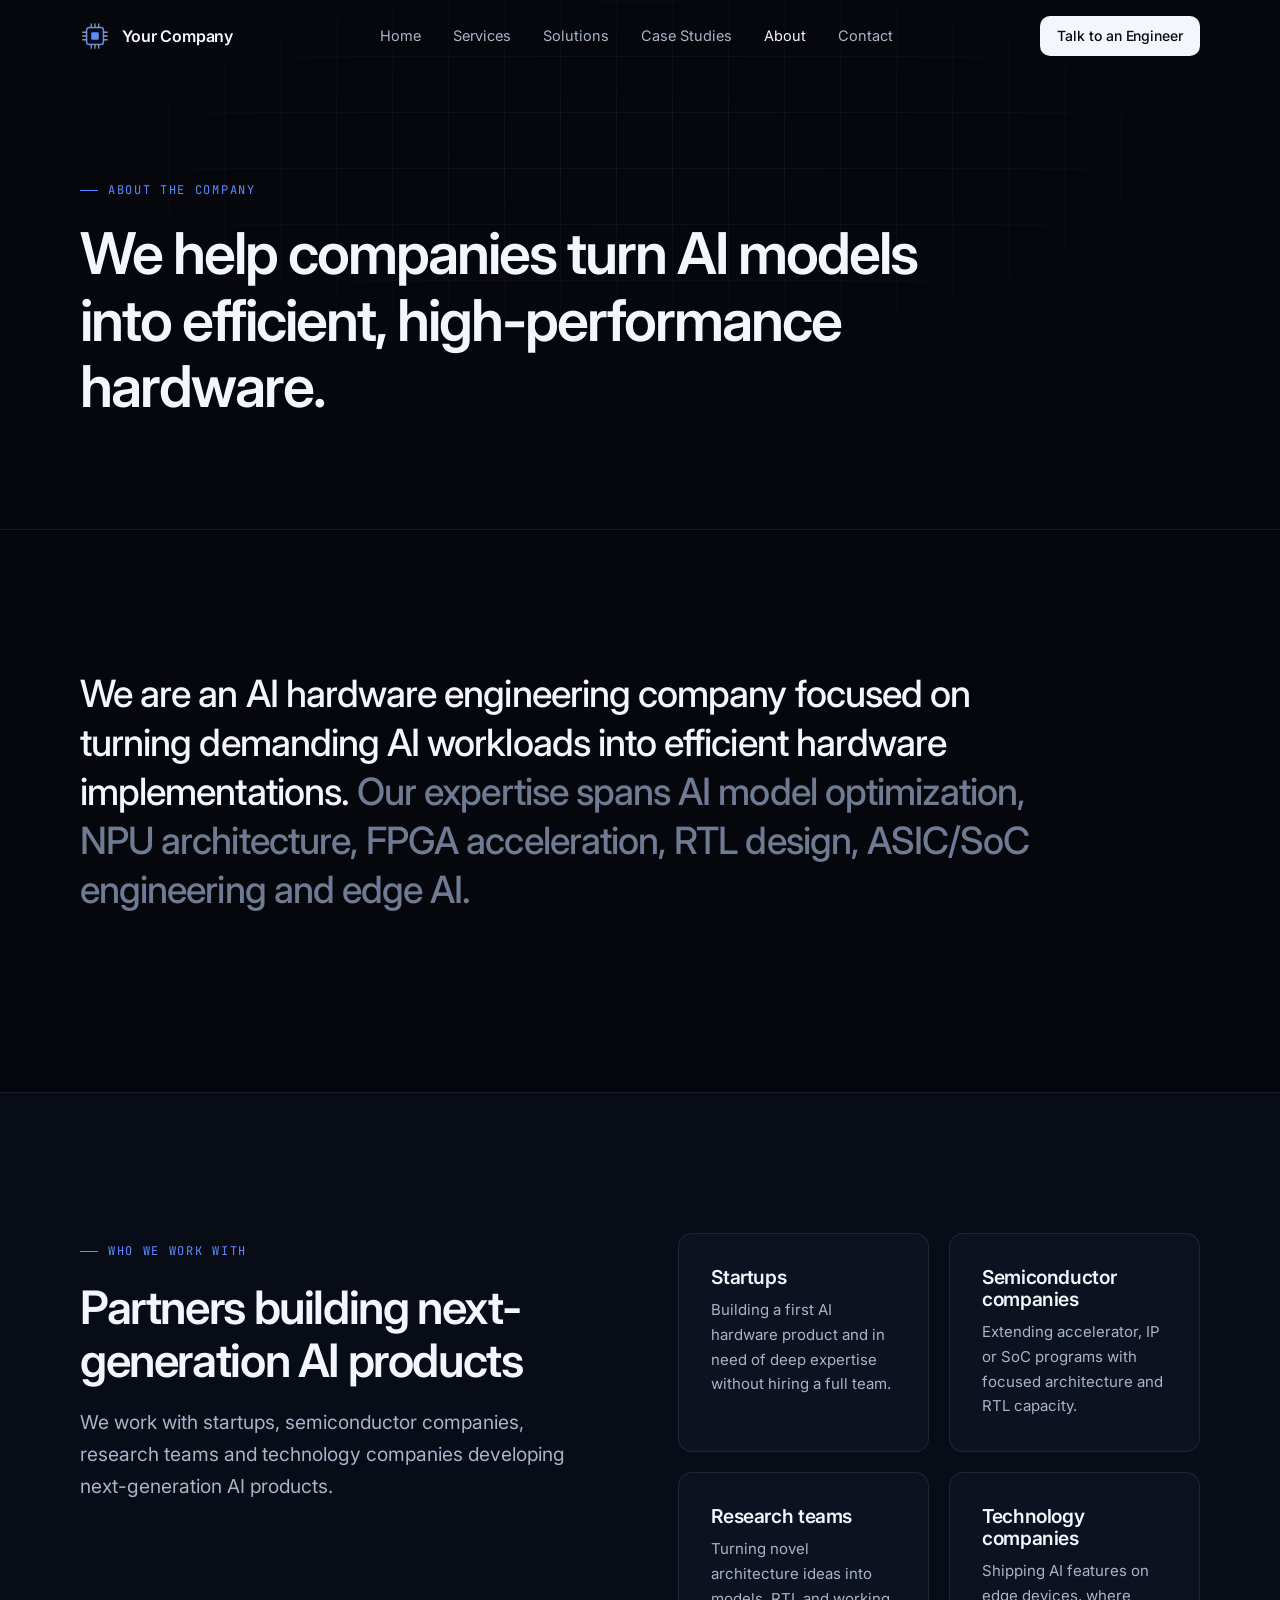
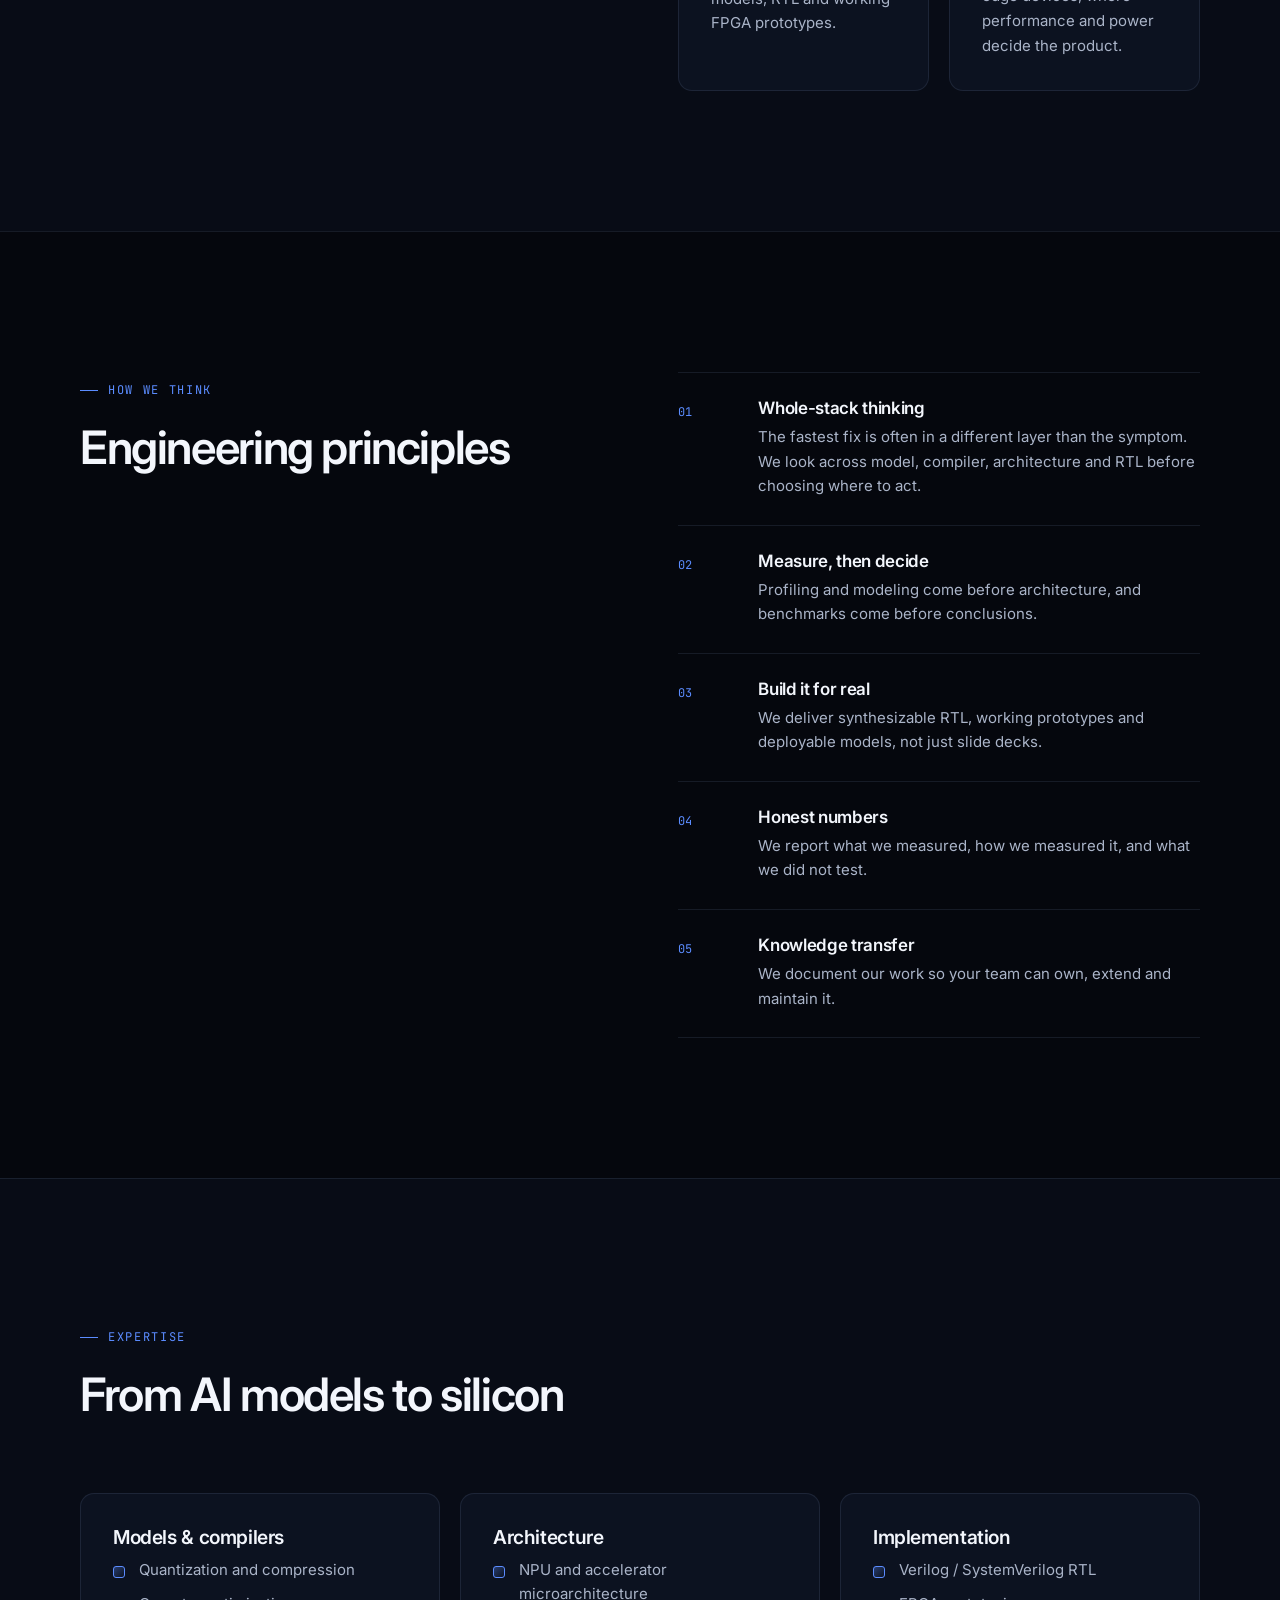
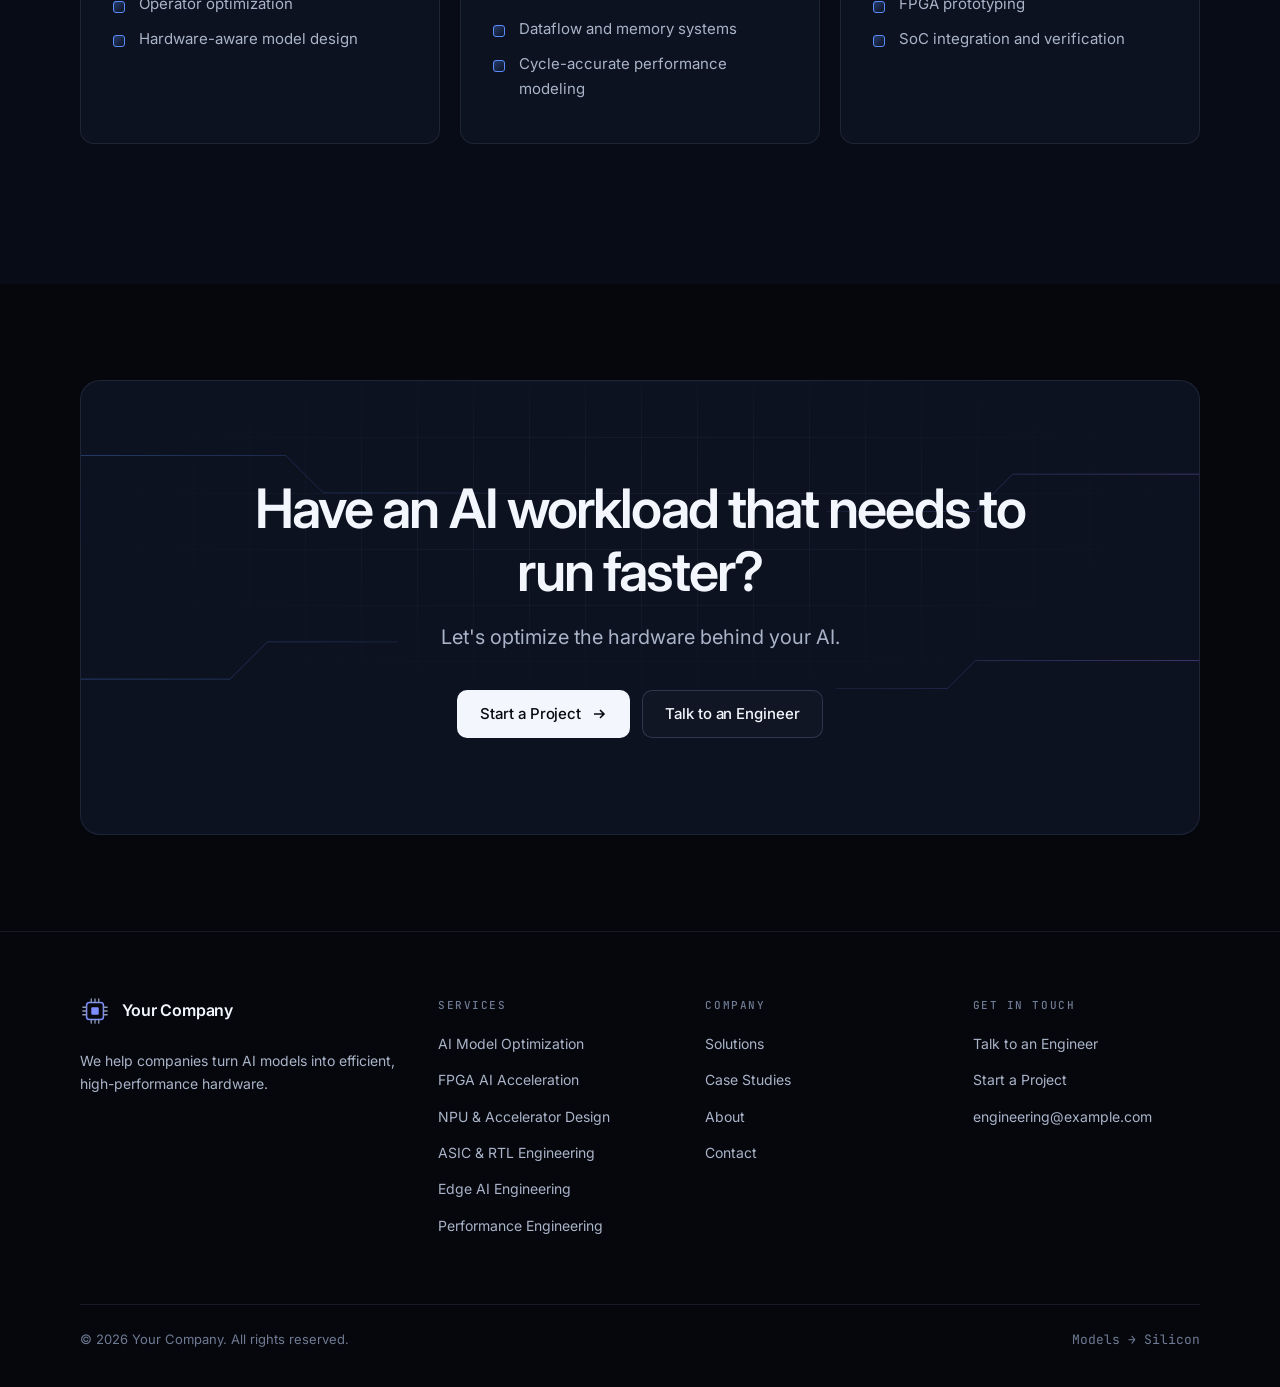
==== about.html @ b356b92c "Add AI hardware engineering company website Static six-page site (Home, Services, Solutions, Case St" ====
<!DOCTYPE html>
<html lang="en" class="no-js">
<head>
  <meta charset="utf-8">
  <meta name="viewport" content="width=device-width, initial-scale=1">
  <title>About | Your Company</title>
  <meta name="description" content="An AI hardware engineering company focused on turning demanding AI workloads into efficient hardware implementations.">
  <meta name="theme-color" content="#05070d">
  <link rel="icon" href="assets/img/favicon.svg" type="image/svg+xml">
  <link rel="preconnect" href="https://fonts.googleapis.com">
  <link rel="preconnect" href="https://fonts.gstatic.com" crossorigin>
  <link href="https://fonts.googleapis.com/css2?family=Inter:wght@400;500;600;700&family=JetBrains+Mono:wght@400;500&display=swap" rel="stylesheet">
  <link rel="stylesheet" href="assets/css/style.css">
</head>
<body>
<a class="skip-link" href="#main">Skip to content</a>

<header class="site-header">
  <div class="container nav">
    <a href="index.html" class="brand" aria-label="Your Company home">
      <svg class="brand-mark" viewBox="0 0 32 32" fill="none" aria-hidden="true">
        <rect x="7" y="7" width="18" height="18" rx="3" stroke="url(#bm)" stroke-width="1.6"/>
        <rect x="12" y="12" width="8" height="8" rx="1.2" fill="url(#bm)"/>
        <path d="M12 3v4M16 3v4M20 3v4M12 25v4M16 25v4M20 25v4M3 12h4M3 16h4M3 20h4M25 12h4M25 16h4M25 20h4" stroke="#8b97b3" stroke-width="1.4" stroke-linecap="round"/>
        <defs><linearGradient id="bm" x1="7" y1="7" x2="25" y2="25"><stop stop-color="#5b8cff"/><stop offset="1" stop-color="#9b7bff"/></linearGradient></defs>
      </svg>
      <span>Your Company</span>
    </a>
    <nav class="nav-links" aria-label="Primary">
      <a href="index.html">Home</a>
      <a href="services.html">Services</a>
      <a href="solutions.html">Solutions</a>
      <a href="case-studies.html">Case Studies</a>
      <a href="about.html" aria-current="page">About</a>
      <a href="contact.html">Contact</a>
      <a href="contact.html" class="btn btn-primary">Talk to an Engineer</a>
    </nav>
    <a href="contact.html" class="btn btn-primary nav-cta">Talk to an Engineer</a>
    <button class="nav-toggle" type="button" aria-label="Open menu" aria-expanded="false"><span></span></button>
  </div>
</header>

<main id="main">

  <section class="page-hero">
    <div class="grid-bg" aria-hidden="true"></div>
    <div class="container">
      <span class="eyebrow">About the company</span>
      <h1>We help companies turn AI models into efficient, high-performance hardware.</h1>
    </div>
  </section>

  <section class="section">
    <div class="container">
      <p class="statement reveal">We are an AI hardware engineering company focused on turning demanding AI workloads into efficient hardware implementations. <span class="dim">Our expertise spans AI model optimization, NPU architecture, FPGA acceleration, RTL design, ASIC/SoC engineering and edge AI.</span></p>
    </div>
  </section>

  <section class="section bg-alt">
    <div class="container">
      <div class="split top">
        <div class="reveal">
          <span class="eyebrow">Who we work with</span>
          <h2 class="h2">Partners building next-generation AI products</h2>
          <p class="lead" style="margin-top:20px">We work with startups, semiconductor companies, research teams and technology companies developing next-generation AI products.</p>
        </div>
        <div class="grid grid-2 reveal">
          <div class="card"><h3 class="h3">Startups</h3><p style="margin:0">Building a first AI hardware product and in need of deep expertise without hiring a full team.</p></div>
          <div class="card"><h3 class="h3">Semiconductor companies</h3><p style="margin:0">Extending accelerator, IP or SoC programs with focused architecture and RTL capacity.</p></div>
          <div class="card"><h3 class="h3">Research teams</h3><p style="margin:0">Turning novel architecture ideas into models, RTL and working FPGA prototypes.</p></div>
          <div class="card"><h3 class="h3">Technology companies</h3><p style="margin:0">Shipping AI features on edge devices, where performance and power decide the product.</p></div>
        </div>
      </div>
    </div>
  </section>

  <section class="section">
    <div class="container">
      <div class="split top">
        <div class="reveal">
          <span class="eyebrow">How we think</span>
          <h2 class="h2">Engineering principles</h2>
        </div>
        <div class="principles reveal">
          <div class="principle"><span class="mono">01</span><div><h4>Whole-stack thinking</h4><p>The fastest fix is often in a different layer than the symptom. We look across model, compiler, architecture and RTL before choosing where to act.</p></div></div>
          <div class="principle"><span class="mono">02</span><div><h4>Measure, then decide</h4><p>Profiling and modeling come before architecture, and benchmarks come before conclusions.</p></div></div>
          <div class="principle"><span class="mono">03</span><div><h4>Build it for real</h4><p>We deliver synthesizable RTL, working prototypes and deployable models, not just slide decks.</p></div></div>
          <div class="principle"><span class="mono">04</span><div><h4>Honest numbers</h4><p>We report what we measured, how we measured it, and what we did not test.</p></div></div>
          <div class="principle"><span class="mono">05</span><div><h4>Knowledge transfer</h4><p>We document our work so your team can own, extend and maintain it.</p></div></div>
        </div>
      </div>
    </div>
  </section>

  <section class="section bg-alt">
    <div class="container">
      <div class="section-head reveal">
        <span class="eyebrow">Expertise</span>
        <h2 class="h2">From AI models to silicon</h2>
      </div>
      <div class="grid grid-3">
        <div class="card reveal"><h3>Models &amp; compilers</h3><ul class="check-list"><li>Quantization and compression</li><li>Operator optimization</li><li>Hardware-aware model design</li></ul></div>
        <div class="card reveal"><h3>Architecture</h3><ul class="check-list"><li>NPU and accelerator microarchitecture</li><li>Dataflow and memory systems</li><li>Cycle-accurate performance modeling</li></ul></div>
        <div class="card reveal"><h3>Implementation</h3><ul class="check-list"><li>Verilog / SystemVerilog RTL</li><li>FPGA prototyping</li><li>SoC integration and verification</li></ul></div>
      </div>
    </div>
  </section>

  <!-- ================= CTA ================= -->
  <section class="section-tight">
    <div class="container">
      <div class="cta reveal">
        <div class="grid-bg" aria-hidden="true"></div>
        <svg class="cta-trace" viewBox="0 0 1200 400" preserveAspectRatio="none" aria-hidden="true">
          <path d="M0 80h220l40 40h180M0 320h160l40-40h140M1200 100h-200l-40 40h-160M1200 300h-240l-30 30h-120" stroke="url(#ctaGrad)" stroke-width="1" fill="none"/>
          <defs><linearGradient id="ctaGrad" x1="0" x2="1"><stop stop-color="#5b8cff" stop-opacity=".7"/><stop offset=".5" stop-color="#5b8cff" stop-opacity="0"/><stop offset="1" stop-color="#9b7bff" stop-opacity=".7"/></linearGradient></defs>
        </svg>
        <h2>Have an AI workload that needs to run faster?</h2>
        <p>Let's optimize the hardware behind your AI.</p>
        <div class="btn-row">
          <a href="contact.html" class="btn btn-primary">Start a Project
            <svg viewBox="0 0 16 16" fill="none" stroke="currentColor" stroke-width="1.6" aria-hidden="true"><path d="M3 8h10M9 4l4 4-4 4"/></svg></a>
          <a href="contact.html" class="btn btn-ghost">Talk to an Engineer</a>
        </div>
      </div>
    </div>
  </section>

</main>

<footer class="site-footer">
  <div class="container">
    <div class="footer-grid">
      <div>
        <a href="index.html" class="brand" aria-label="Your Company home">
          <svg class="brand-mark" viewBox="0 0 32 32" fill="none" aria-hidden="true">
            <rect x="7" y="7" width="18" height="18" rx="3" stroke="#7d8cff" stroke-width="1.6"/>
            <rect x="12" y="12" width="8" height="8" rx="1.2" fill="#7d8cff"/>
            <path d="M12 3v4M16 3v4M20 3v4M12 25v4M16 25v4M20 25v4M3 12h4M3 16h4M3 20h4M25 12h4M25 16h4M25 20h4" stroke="#8b97b3" stroke-width="1.4" stroke-linecap="round"/>
          </svg>
          <span>Your Company</span>
        </a>
        <p>We help companies turn AI models into efficient, high-performance hardware.</p>
      </div>
      <div>
        <h5>Services</h5>
        <ul>
          <li><a href="services.html#model-optimization">AI Model Optimization</a></li>
          <li><a href="services.html#fpga">FPGA AI Acceleration</a></li>
          <li><a href="services.html#npu">NPU &amp; Accelerator Design</a></li>
          <li><a href="services.html#asic-rtl">ASIC &amp; RTL Engineering</a></li>
          <li><a href="services.html#edge-ai">Edge AI Engineering</a></li>
          <li><a href="services.html#performance">Performance Engineering</a></li>
        </ul>
      </div>
      <div>
        <h5>Company</h5>
        <ul>
          <li><a href="solutions.html">Solutions</a></li>
          <li><a href="case-studies.html">Case Studies</a></li>
          <li><a href="about.html">About</a></li>
          <li><a href="contact.html">Contact</a></li>
        </ul>
      </div>
      <div>
        <h5>Get in touch</h5>
        <ul>
          <li><a href="contact.html">Talk to an Engineer</a></li>
          <li><a href="contact.html">Start a Project</a></li>
          <li><a href="mailto:engineering@example.com">engineering@example.com</a></li>
        </ul>
      </div>
    </div>
    <div class="footer-bottom">
      <span>&copy; <span data-year>2026</span> Your Company. All rights reserved.</span>
      <span class="mono">Models → Silicon</span>
    </div>
  </div>
</footer>

<script src="assets/js/main.js"></script>
</body>
</html>
---- assets/css/style.css ----
/* ==========================================================================
   AI Hardware Engineering — site stylesheet
   ========================================================================== */

:root {
  --bg: #05070d;
  --bg-2: #080c16;
  --surface: #0c1220;
  --surface-2: #111a2c;
  --line: rgba(148, 170, 220, 0.12);
  --line-strong: rgba(148, 170, 220, 0.22);
  --text: #f3f6fc;
  --text-2: #aab4c8;
  --text-3: #6f7b93;
  --blue: #5b8cff;
  --violet: #9b7bff;
  --cyan: #5fd4ff;
  --accent-grad: linear-gradient(90deg, var(--blue), var(--violet));
  --radius: 14px;
  --radius-sm: 8px;
  --max: 1200px;
  --gutter: clamp(16px, 4vw, 40px);
  --font: "Inter", system-ui, -apple-system, "Segoe UI", Roboto, sans-serif;
  --mono: "JetBrains Mono", ui-monospace, "SFMono-Regular", Consolas, monospace;
  --ease: cubic-bezier(.2, .7, .2, 1);
}

*, *::before, *::after { box-sizing: border-box; }

html { scroll-behavior: smooth; -webkit-text-size-adjust: 100%; }

body {
  margin: 0;
  background: var(--bg);
  color: var(--text);
  font-family: var(--font);
  font-size: 16px;
  line-height: 1.65;
  -webkit-font-smoothing: antialiased;
  overflow-x: hidden;
}

img, svg { display: block; max-width: 100%; }
a { color: inherit; text-decoration: none; }
p { margin: 0 0 1em; color: var(--text-2); }
h1, h2, h3, h4 { margin: 0; font-weight: 600; letter-spacing: -0.02em; line-height: 1.15; color: var(--text); }
ul, ol { margin: 0; padding: 0; list-style: none; }

:focus-visible { outline: 2px solid var(--blue); outline-offset: 3px; border-radius: 4px; }

.skip-link {
  position: absolute; left: 16px; top: -60px; z-index: 200;
  background: var(--blue); color: #fff; padding: 10px 16px; border-radius: 8px;
}
.skip-link:focus { top: 16px; }

.container { width: 100%; max-width: var(--max); margin: 0 auto; padding: 0 var(--gutter); }

/* ---------- Typography helpers ---------- */
.eyebrow {
  display: inline-flex; align-items: center; gap: 10px;
  font-family: var(--mono); font-size: 12px; letter-spacing: .14em; text-transform: uppercase;
  color: var(--blue);
  margin-bottom: 20px;
}
.eyebrow::before { content: ""; width: 18px; height: 1px; background: currentColor; }

.display { font-size: clamp(2.4rem, 5.4vw, 4.4rem); font-weight: 600; letter-spacing: -0.035em; line-height: 1.04; }
.h2 { font-size: clamp(1.9rem, 3.6vw, 2.9rem); letter-spacing: -0.03em; }
.h3 { font-size: 1.25rem; }
.lead { font-size: clamp(1.05rem, 1.5vw, 1.2rem); color: var(--text-2); max-width: 680px; }
.grad-text { background: var(--accent-grad); -webkit-background-clip: text; background-clip: text; color: transparent; }
.mono { font-family: var(--mono); }
.muted { color: var(--text-3); }

/* ---------- Buttons ---------- */
.btn {
  display: inline-flex; align-items: center; justify-content: center; gap: 10px;
  height: 48px; padding: 0 22px; border-radius: 10px;
  font: 500 15px/1 var(--font); letter-spacing: -0.005em;
  border: 1px solid transparent; cursor: pointer;
  transition: background .25s var(--ease), border-color .25s var(--ease), transform .25s var(--ease), color .25s;
  white-space: nowrap;
}
.btn svg { width: 16px; height: 16px; transition: transform .25s var(--ease); }
.btn:hover svg { transform: translateX(3px); }
.btn-primary { background: var(--text); color: #070a12; }
.btn-primary:hover { background: #dfe6ff; }
.btn-ghost { border-color: var(--line-strong); color: var(--text); background: rgba(255,255,255,0.02); }
.btn-ghost:hover { border-color: rgba(155,123,255,.55); background: rgba(155,123,255,.06); }
.btn-row { display: flex; flex-wrap: wrap; gap: 12px; }

.link-arrow { display: inline-flex; align-items: center; gap: 8px; color: var(--text); font-weight: 500; font-size: 15px; }
.link-arrow svg { width: 14px; height: 14px; transition: transform .25s var(--ease); }
.link-arrow:hover svg { transform: translateX(3px); }
.link-arrow:hover { color: #c9d6ff; }

/* ---------- Header ---------- */
.site-header {
  position: fixed; inset: 0 0 auto 0; z-index: 100;
  border-bottom: 1px solid transparent;
  transition: background .3s, border-color .3s, backdrop-filter .3s;
}
.site-header.scrolled, .site-header.menu-open {
  background: rgba(5, 7, 13, 0.82);
  backdrop-filter: blur(14px); -webkit-backdrop-filter: blur(14px);
  border-bottom-color: var(--line);
}
.nav { display: flex; align-items: center; justify-content: space-between; height: 72px; gap: 24px; }

.brand { display: inline-flex; align-items: center; gap: 12px; font-weight: 600; letter-spacing: -0.01em; font-size: 16px; }
.brand-mark { width: 30px; height: 30px; flex: none; }

.nav-links { display: flex; align-items: center; gap: 4px; }
.nav-links a {
  padding: 8px 14px; border-radius: 8px; font-size: 14.5px; color: var(--text-2);
  transition: color .2s, background .2s;
}
.nav-links a:hover { color: var(--text); background: rgba(255,255,255,0.04); }
.nav-links a[aria-current="page"] { color: var(--text); }
.nav-cta { height: 40px; padding: 0 16px; font-size: 14px; }

.nav-toggle {
  display: none; width: 44px; height: 44px; border-radius: 10px;
  border: 1px solid var(--line-strong); background: transparent; color: var(--text); cursor: pointer;
  align-items: center; justify-content: center;
}
.nav-toggle span, .nav-toggle span::before, .nav-toggle span::after {
  display: block; width: 18px; height: 1.5px; background: currentColor; position: relative; transition: transform .25s, background .25s;
}
.nav-toggle span::before, .nav-toggle span::after { content: ""; position: absolute; left: 0; }
.nav-toggle span::before { top: -6px; }
.nav-toggle span::after { top: 6px; }
.menu-open .nav-toggle span { background: transparent; }
.menu-open .nav-toggle span::before { transform: translateY(6px) rotate(45deg); }
.menu-open .nav-toggle span::after { transform: translateY(-6px) rotate(-45deg); }

@media (max-width: 960px) {
  .nav-toggle { display: inline-flex; }
  .nav-cta { display: none; }
  .nav-links {
    position: fixed; top: 72px; left: 0; right: 0; bottom: 0;
    flex-direction: column; align-items: stretch; gap: 0;
    padding: 16px var(--gutter) 32px; background: rgba(5,7,13,0.97);
    backdrop-filter: blur(14px); -webkit-backdrop-filter: blur(14px);
    opacity: 0; visibility: hidden; transform: translateY(-8px);
    transition: opacity .25s, transform .25s, visibility .25s;
  }
  .menu-open .nav-links { opacity: 1; visibility: visible; transform: none; }
  .nav-links a { padding: 16px 4px; font-size: 18px; border-bottom: 1px solid var(--line); border-radius: 0; }
  .nav-links .btn { margin-top: 24px; border-bottom: 0; height: 52px; font-size: 16px; justify-content: center; }
}
@media (min-width: 961px) { .nav-links .btn { display: none; } }

/* ---------- Sections ---------- */
main { display: block; }
.section { padding: clamp(80px, 11vw, 140px) 0; position: relative; }
.section-tight { padding: clamp(60px, 8vw, 96px) 0; }
.section + .section { border-top: 1px solid var(--line); }
.section-head { max-width: 760px; margin-bottom: clamp(44px, 6vw, 72px); }
.section-head .h2 + p { margin-top: 20px; }
.section-head.center { margin-left: auto; margin-right: auto; text-align: center; }
.section-head.center .lead { margin-left: auto; margin-right: auto; }
.section-head.split { max-width: none; display: grid; grid-template-columns: 1fr 1fr; gap: 40px; align-items: end; }
.section-head.split p { margin: 0; }
@media (max-width: 860px) { .section-head.split { grid-template-columns: 1fr; gap: 20px; } }

.bg-alt { background: var(--bg-2); }

/* Subtle engineering grid background */
.grid-bg {
  position: absolute; inset: 0; pointer-events: none; z-index: 0;
  background-image:
    linear-gradient(var(--line) 1px, transparent 1px),
    linear-gradient(90deg, var(--line) 1px, transparent 1px);
  background-size: 56px 56px;
  -webkit-mask-image: radial-gradient(ellipse 70% 60% at 50% 30%, #000 20%, transparent 75%);
          mask-image: radial-gradient(ellipse 70% 60% at 50% 30%, #000 20%, transparent 75%);
  opacity: .55;
}
.glow {
  position: absolute; pointer-events: none; z-index: 0; border-radius: 50%;
  filter: blur(90px); opacity: .22;
}

/* ---------- Hero ---------- */
.hero { padding: calc(72px + clamp(56px, 9vw, 110px)) 0 clamp(72px, 9vw, 120px); position: relative; overflow: hidden; }
.hero .container { position: relative; z-index: 1; }
.hero-grid { display: grid; grid-template-columns: 1.05fr 1fr; gap: clamp(32px, 5vw, 72px); align-items: center; }
.hero h1 { margin-bottom: 26px; }
.hero .lead { margin-bottom: 38px; }
.hero-visual { position: relative; }
.hero-meta {
  margin-top: 56px; display: flex; flex-wrap: wrap; gap: 10px 28px;
  font-family: var(--mono); font-size: 12px; letter-spacing: .06em; color: var(--text-3); text-transform: uppercase;
}
.hero-meta span { display: inline-flex; align-items: center; gap: 8px; }
.hero-meta span::before { content: ""; width: 5px; height: 5px; border-radius: 1px; background: var(--blue); opacity: .8; }
@media (max-width: 960px) {
  .hero-grid { grid-template-columns: 1fr; }
  .hero-visual { max-width: 560px; }
}

.page-hero { padding: calc(72px + clamp(56px, 8vw, 100px)) 0 clamp(56px, 7vw, 88px); position: relative; overflow: hidden; border-bottom: 1px solid var(--line); }
.page-hero .container { position: relative; z-index: 1; }
.page-hero h1 { font-size: clamp(2.2rem, 4.6vw, 3.6rem); letter-spacing: -0.035em; max-width: 880px; margin-bottom: 22px; }

/* ---------- Diagram (SVG) styles ---------- */
.diagram { width: 100%; height: auto; }
.diagram .stroke { stroke: rgba(160, 180, 230, 0.32); fill: none; }
.diagram .stroke-strong { stroke: rgba(170, 190, 240, 0.55); fill: none; }
.diagram .fill-surface { fill: #0b1222; }
.diagram .fill-surface-2 { fill: #101a30; }
.diagram .label { fill: #8a96b0; font-family: var(--mono); font-size: 9px; letter-spacing: .08em; }
.diagram .label-strong { fill: #d4dcf0; font-family: var(--mono); font-size: 10px; letter-spacing: .06em; }
.diagram .pe { fill: #0f1830; stroke: rgba(130, 160, 255, 0.35); }
.diagram .pe-pulse { fill: #8fa4ff; opacity: 0; animation: pePulse 3.6s var(--ease) infinite; }
.diagram .flow { stroke: #7d8cff; stroke-width: 1.5; fill: none; stroke-dasharray: 4 6; animation: flow 1.6s linear infinite; }
.diagram .pin { fill: rgba(150, 175, 235, 0.35); }

@keyframes pePulse { 0%, 100% { opacity: 0; } 12% { opacity: .6; } 30% { opacity: 0; } }
@keyframes flow { to { stroke-dashoffset: -20; } }

.diagram-frame {
  border: 1px solid var(--line); border-radius: var(--radius);
  background: linear-gradient(180deg, rgba(17,26,44,.55), rgba(8,12,22,.55));
  padding: clamp(16px, 3vw, 28px);
  position: relative;
}
.diagram-caption {
  display: flex; justify-content: space-between; gap: 12px; flex-wrap: wrap;
  font-family: var(--mono); font-size: 11px; letter-spacing: .08em; text-transform: uppercase; color: var(--text-3);
  margin-top: 16px; padding-top: 14px; border-top: 1px dashed var(--line);
}

/* ---------- Cards / service grid ---------- */
.grid { display: grid; gap: 20px; }
.grid-3 { grid-template-columns: repeat(3, 1fr); }
.grid-2 { grid-template-columns: repeat(2, 1fr); }
@media (max-width: 1000px) { .grid-3 { grid-template-columns: repeat(2, 1fr); } }
@media (max-width: 680px) { .grid-3, .grid-2 { grid-template-columns: 1fr; } }

.card {
  position: relative; background: var(--surface); border: 1px solid var(--line);
  border-radius: var(--radius); padding: clamp(24px, 3vw, 32px);
  transition: border-color .3s var(--ease), transform .3s var(--ease), background .3s;
}
a.card:hover, .card.hoverable:hover { border-color: rgba(120, 140, 255, 0.38); background: #0e1526; }
.card .icon {
  width: 44px; height: 44px; border-radius: 10px; display: grid; place-items: center;
  border: 1px solid var(--line-strong); background: rgba(91,140,255,0.06); color: var(--blue); margin-bottom: 26px;
}
.card .icon svg { width: 22px; height: 22px; }
.card h3 { font-size: 1.2rem; margin-bottom: 10px; }
.card p { font-size: 15px; margin-bottom: 18px; }
.card .num { position: absolute; top: 26px; right: 28px; font-family: var(--mono); font-size: 12px; color: var(--text-3); }

.tag-list { display: flex; flex-wrap: wrap; gap: 6px; }
.tag {
  font-family: var(--mono); font-size: 11.5px; color: var(--text-2);
  padding: 5px 9px; border-radius: 6px; border: 1px solid var(--line); background: rgba(255,255,255,0.015);
}

.check-list li { position: relative; padding-left: 26px; margin-bottom: 10px; color: var(--text-2); font-size: 15px; }
.check-list li::before {
  content: ""; position: absolute; left: 0; top: .55em; width: 12px; height: 12px;
  border: 1px solid var(--blue); border-radius: 3px;
  background: linear-gradient(135deg, rgba(91,140,255,.35), transparent);
}
.check-list.cols { columns: 2; column-gap: 32px; }
.check-list.cols li { break-inside: avoid; }
@media (max-width: 560px) { .check-list.cols { columns: 1; } }

/* ---------- Stack pipeline (Models → Silicon) ---------- */
.stack {
  display: grid; grid-template-columns: repeat(7, 1fr); gap: 0; position: relative;
  border: 1px solid var(--line); border-radius: var(--radius); overflow: hidden; background: var(--surface);
}
.stack-step { padding: 26px 18px 24px; border-right: 1px solid var(--line); position: relative; min-height: 168px; }
.stack-step:last-child { border-right: 0; }
.stack-step .idx { font-family: var(--mono); font-size: 11px; color: var(--text-3); letter-spacing: .1em; }
.stack-step .glyph { width: 28px; height: 28px; margin: 18px 0 18px; color: var(--blue); }
.stack-step h4 { font-size: 15px; font-weight: 600; letter-spacing: -0.01em; margin-bottom: 4px; }
.stack-step p { font-size: 12.5px; margin: 0; color: var(--text-3); line-height: 1.5; }
.stack-step::after {
  content: ""; position: absolute; right: -5px; top: 50%; width: 9px; height: 9px; z-index: 2;
  border-top: 1px solid var(--line-strong); border-right: 1px solid var(--line-strong);
  background: var(--surface); transform: translateY(-50%) rotate(45deg);
}
.stack-step:last-child::after { display: none; }
.stack-step:nth-child(1) .glyph { color: #6aa8ff; }
.stack-step:nth-child(2) .glyph { color: #6e9cff; }
.stack-step:nth-child(3) .glyph { color: #7a92ff; }
.stack-step:nth-child(4) .glyph { color: #8588ff; }
.stack-step:nth-child(5) .glyph { color: #8e80ff; }
.stack-step:nth-child(6) .glyph { color: #967cff; }
.stack-step:nth-child(7) .glyph { color: #9b7bff; }
@media (max-width: 1000px) {
  .stack { grid-template-columns: 1fr; }
  .stack-step { border-right: 0; border-bottom: 1px solid var(--line); min-height: 0; display: grid; grid-template-columns: 40px 36px 1fr; align-items: center; gap: 0 14px; padding: 18px 20px; }
  .stack-step:last-child { border-bottom: 0; }
  .stack-step .glyph { margin: 0; width: 24px; height: 24px; }
  .stack-step::after { right: auto; left: 50%; top: auto; bottom: -5px; transform: translateX(-50%) rotate(135deg); }
}

.feature-list { display: grid; grid-template-columns: repeat(3, 1fr); gap: 0; border-top: 1px solid var(--line); margin-top: 56px; }
.feature { padding: 28px 28px 28px 0; border-bottom: 1px solid var(--line); }
.feature:nth-child(3n+2), .feature:nth-child(3n+3) { padding-left: 28px; border-left: 1px solid var(--line); }
.feature h4 { font-size: 16px; margin-bottom: 8px; display: flex; gap: 10px; align-items: baseline; }
.feature h4 .mono { font-size: 11px; color: var(--blue); font-weight: 500; }
.feature p { font-size: 14.5px; margin: 0; }
@media (max-width: 860px) {
  .feature-list { grid-template-columns: 1fr; }
  .feature, .feature:nth-child(3n+2), .feature:nth-child(3n+3) { padding: 22px 0; border-left: 0; }
}

/* ---------- Process ---------- */
.process { display: grid; grid-template-columns: repeat(5, 1fr); gap: 16px; counter-reset: step; }
.process-step {
  position: relative; padding: 28px 22px 26px; border-radius: var(--radius);
  border: 1px solid var(--line); background: var(--surface);
}
.process-step .step-no { font-family: var(--mono); font-size: 12px; color: var(--blue); letter-spacing: .1em; }
.process-step h3 { font-size: 1.15rem; margin: 40px 0 10px; }
.process-step p { font-size: 14.5px; margin: 0; }
.process-step .bar { position: absolute; left: 22px; right: 22px; top: 62px; height: 1px; background: var(--line-strong); overflow: hidden; }
.process-step .bar::after { content: ""; position: absolute; inset: 0; background: var(--accent-grad); transform: scaleX(0); transform-origin: left; transition: transform 1s var(--ease); }
.process.in-view .process-step .bar::after { transform: scaleX(1); }
.process.in-view .process-step:nth-child(2) .bar::after { transition-delay: .15s; }
.process.in-view .process-step:nth-child(3) .bar::after { transition-delay: .3s; }
.process.in-view .process-step:nth-child(4) .bar::after { transition-delay: .45s; }
.process.in-view .process-step:nth-child(5) .bar::after { transition-delay: .6s; }
@media (max-width: 1100px) { .process { grid-template-columns: repeat(3, 1fr); } }
@media (max-width: 760px) { .process { grid-template-columns: 1fr; } .process-step h3 { margin-top: 32px; } .process-step .bar { top: 56px; } }

/* ---------- Industries ---------- */
.industries { display: grid; grid-template-columns: repeat(3, 1fr); border: 1px solid var(--line); border-radius: var(--radius); overflow: hidden; }
.industry {
  padding: 26px 26px; display: flex; align-items: center; gap: 16px;
  border-right: 1px solid var(--line); border-bottom: 1px solid var(--line);
  background: var(--surface); transition: background .25s;
}
.industry:nth-child(3n) { border-right: 0; }
.industry:nth-last-child(-n+3) { border-bottom: 0; }
.industry:hover { background: #0e1526; }
.industry svg { width: 22px; height: 22px; color: var(--blue); flex: none; }
.industry span { font-weight: 500; font-size: 15.5px; }
.industry small { display: block; color: var(--text-3); font-size: 13px; font-weight: 400; margin-top: 2px; }
@media (max-width: 860px) {
  .industries { grid-template-columns: repeat(2, 1fr); }
  .industry:nth-child(3n) { border-right: 1px solid var(--line); }
  .industry:nth-child(2n) { border-right: 0; }
  .industry:nth-last-child(-n+3) { border-bottom: 1px solid var(--line); }
  .industry:last-child { border-bottom: 0; }
}
@media (max-width: 520px) {
  .industries { grid-template-columns: 1fr; }
  .industry, .industry:nth-child(3n) { border-right: 0; }
  .industry:nth-last-child(-n+3) { border-bottom: 1px solid var(--line); }
  .industry:last-child { border-bottom: 0; }
}

/* ---------- Case studies ---------- */
.case {
  border: 1px solid var(--line); border-radius: var(--radius); background: var(--surface);
  overflow: hidden; display: flex; flex-direction: column;
}
.case-visual { aspect-ratio: 16 / 9; border-bottom: 1px solid var(--line); background: #070b15; position: relative; overflow: hidden; }
.case-visual svg { width: 100%; height: 100%; }
.case-body { padding: 26px 26px 28px; display: flex; flex-direction: column; flex: 1; }
.case-body h3 { font-size: 1.2rem; margin-bottom: 10px; }
.case-body p { font-size: 15px; }
.case-status {
  display: inline-flex; align-items: center; gap: 8px; align-self: flex-start;
  font-family: var(--mono); font-size: 11px; letter-spacing: .08em; text-transform: uppercase;
  color: var(--text-3); padding: 5px 10px; border-radius: 999px; border: 1px dashed var(--line-strong); margin-bottom: 18px;
}
.case-status::before { content: ""; width: 6px; height: 6px; border-radius: 50%; background: var(--violet); }
.case-flow { display: flex; flex-wrap: wrap; gap: 6px; align-items: center; margin-top: auto; padding-top: 14px; }
.case-flow span { font-family: var(--mono); font-size: 11px; color: var(--text-3); }
.case-flow i { width: 10px; height: 1px; background: var(--line-strong); display: inline-block; }

/* Detailed case study layout */
.case-detail {
  display: grid; grid-template-columns: 0.9fr 1.1fr; gap: clamp(28px, 5vw, 64px); align-items: start;
  padding: clamp(56px, 7vw, 88px) 0; border-bottom: 1px solid var(--line);
}
.case-detail:last-of-type { border-bottom: 0; }
.case-detail .sticky { position: sticky; top: 104px; }
.case-detail h2 { font-size: clamp(1.6rem, 2.8vw, 2.2rem); margin: 6px 0 16px; }
.case-stages { border-left: 1px solid var(--line-strong); margin-left: 6px; }
.case-stage { position: relative; padding: 0 0 28px 30px; }
.case-stage:last-child { padding-bottom: 0; }
.case-stage::before {
  content: ""; position: absolute; left: -6px; top: 6px; width: 11px; height: 11px; border-radius: 3px;
  background: var(--bg); border: 1px solid var(--blue);
}
.case-stage:last-child::before { border-color: var(--violet); background: rgba(155,123,255,.25); }
.case-stage .mono { font-size: 11px; letter-spacing: .12em; text-transform: uppercase; color: var(--blue); }
.case-stage h4 { font-size: 16px; margin: 4px 0 6px; }
.case-stage p { font-size: 15px; margin: 0; }
.placeholder-note {
  margin-top: 6px; padding: 14px 16px; border-radius: var(--radius-sm);
  border: 1px dashed rgba(155,123,255,.4); background: rgba(155,123,255,.05);
  font-size: 13.5px; color: var(--text-2);
}
.placeholder-note strong { color: var(--text); font-weight: 600; }
@media (max-width: 900px) {
  .case-detail { grid-template-columns: 1fr; }
  .case-detail .sticky { position: static; }
}

/* ---------- Split / two column ---------- */
.split { display: grid; grid-template-columns: 1fr 1fr; gap: clamp(32px, 6vw, 88px); align-items: center; }
.split.top { align-items: start; }
@media (max-width: 900px) { .split { grid-template-columns: 1fr; } }

/* ---------- Service detail rows ---------- */
.service-row {
  display: grid; grid-template-columns: 80px 1fr 1fr; gap: clamp(20px, 4vw, 56px);
  padding: clamp(44px, 6vw, 72px) 0; border-bottom: 1px solid var(--line); scroll-margin-top: 88px;
}
.service-row:first-child { padding-top: 0; }
.service-row:last-child { border-bottom: 0; }
.service-row .idx { font-family: var(--mono); color: var(--text-3); font-size: 13px; padding-top: 8px; }
.service-row h2 { font-size: clamp(1.6rem, 2.8vw, 2.2rem); margin-bottom: 16px; }
.service-row .deliverables { border: 1px solid var(--line); border-radius: var(--radius); padding: 24px 26px; background: var(--surface); }
.service-row .deliverables h4 { font-family: var(--mono); font-size: 11px; font-weight: 500; letter-spacing: .14em; text-transform: uppercase; color: var(--text-3); margin-bottom: 16px; }
.service-row .deliverables .check-list li:last-child { margin-bottom: 0; }
@media (max-width: 900px) {
  .service-row { grid-template-columns: 1fr; gap: 20px; }
  .service-row .idx { padding-top: 0; }
}

.subnav {
  position: sticky; top: 72px; z-index: 50; background: rgba(5,7,13,.88);
  backdrop-filter: blur(12px); -webkit-backdrop-filter: blur(12px); border-bottom: 1px solid var(--line);
}
.subnav .container { display: flex; gap: 6px; overflow-x: auto; scrollbar-width: none; padding-top: 10px; padding-bottom: 10px; }
.subnav .container::-webkit-scrollbar { display: none; }
.subnav a {
  flex: none; font-size: 13.5px; color: var(--text-2); padding: 7px 12px; border-radius: 8px; border: 1px solid transparent;
}
.subnav a:hover, .subnav a.active { color: var(--text); border-color: var(--line-strong); background: rgba(255,255,255,0.03); }

/* ---------- Solutions ---------- */
.solution {
  display: grid; grid-template-columns: 1fr 1fr; gap: 0;
  border: 1px solid var(--line); border-radius: var(--radius); overflow: hidden; background: var(--surface);
}
.solution + .solution { margin-top: 20px; }
.solution-body { padding: clamp(28px, 4vw, 44px); }
.solution-body h3 { font-size: clamp(1.35rem, 2.2vw, 1.7rem); margin-bottom: 12px; }
.solution-body .label { font-family: var(--mono); font-size: 11px; color: var(--text-3); letter-spacing: .12em; text-transform: uppercase; margin: 24px 0 12px; }
.solution-visual { border-left: 1px solid var(--line); background: #070b15; display: grid; place-items: center; padding: 28px; }
.solution:nth-child(even) .solution-visual { order: -1; border-left: 0; border-right: 1px solid var(--line); }
@media (max-width: 900px) {
  .solution { grid-template-columns: 1fr; }
  .solution-visual, .solution:nth-child(even) .solution-visual { order: -1; border: 0; border-bottom: 1px solid var(--line); }
}

/* ---------- About ---------- */
.statement { font-size: clamp(1.5rem, 3vw, 2.35rem); line-height: 1.3; letter-spacing: -0.025em; font-weight: 500; color: var(--text); max-width: 1000px; }
.statement .dim { color: var(--text-3); }
.principles { counter-reset: p; }
.principle { display: grid; grid-template-columns: 64px 1fr; gap: 16px; padding: 26px 0; border-bottom: 1px solid var(--line); }
.principle:first-child { border-top: 1px solid var(--line); }
.principle .mono { color: var(--blue); font-size: 12px; padding-top: 4px; }
.principle h4 { font-size: 17px; margin-bottom: 6px; }
.principle p { margin: 0; font-size: 15px; }

/* ---------- Contact ---------- */
.form { display: grid; gap: 18px; }
.form-row { display: grid; grid-template-columns: 1fr 1fr; gap: 18px; }
@media (max-width: 620px) { .form-row { grid-template-columns: 1fr; } }
.field label { display: block; font-size: 13.5px; color: var(--text-2); margin-bottom: 8px; font-weight: 500; }
.field label .opt { color: var(--text-3); font-weight: 400; }
.field input, .field select, .field textarea {
  width: 100%; background: var(--bg-2); color: var(--text); border: 1px solid var(--line-strong);
  border-radius: 10px; padding: 13px 14px; font: 15px/1.4 var(--font); transition: border-color .2s, box-shadow .2s;
}
.field textarea { min-height: 150px; resize: vertical; }
.field select { appearance: none; -webkit-appearance: none; background-image: url("data:image/svg+xml,%3Csvg xmlns='http://www.w3.org/2000/svg' width='12' height='12' fill='none' stroke='%23aab4c8' stroke-width='1.5'%3E%3Cpath d='M2 4l4 4 4-4'/%3E%3C/svg%3E"); background-repeat: no-repeat; background-position: right 14px center; padding-right: 40px; }
.field input::placeholder, .field textarea::placeholder { color: var(--text-3); }
.field input:focus, .field select:focus, .field textarea:focus { outline: none; border-color: var(--blue); box-shadow: 0 0 0 3px rgba(91,140,255,.18); }
.chip-group { display: flex; flex-wrap: wrap; gap: 8px; }
.chip-group label { margin: 0; }
.chip-group input { position: absolute; opacity: 0; pointer-events: none; }
.chip-group span {
  display: inline-block; padding: 9px 13px; border-radius: 8px; border: 1px solid var(--line-strong);
  font-size: 13.5px; color: var(--text-2); cursor: pointer; transition: all .2s; user-select: none;
}
.chip-group input:checked + span { border-color: var(--blue); color: var(--text); background: rgba(91,140,255,.1); }
.chip-group input:focus-visible + span { outline: 2px solid var(--blue); outline-offset: 2px; }
.form-note { font-size: 13px; color: var(--text-3); margin: 0; }
.form-status { display: none; padding: 14px 16px; border-radius: 10px; border: 1px solid rgba(91,140,255,.4); background: rgba(91,140,255,.08); color: var(--text); font-size: 14.5px; }
.form-status.show { display: block; }

.contact-aside .card + .card { margin-top: 16px; }
.contact-aside h4 { font-size: 15px; margin-bottom: 8px; }
.contact-aside p { font-size: 14.5px; margin: 0; }
.contact-aside a.mail { color: var(--text); border-bottom: 1px solid var(--line-strong); }
.contact-aside a.mail:hover { border-color: var(--blue); }

/* ---------- CTA ---------- */
.cta {
  position: relative; overflow: hidden; border: 1px solid var(--line); border-radius: calc(var(--radius) + 6px);
  padding: clamp(48px, 8vw, 96px) clamp(24px, 6vw, 80px); background: var(--surface);
  text-align: center;
}
.cta .container { position: relative; z-index: 1; }
.cta h2 { font-size: clamp(2rem, 4.4vw, 3.4rem); letter-spacing: -0.035em; max-width: 820px; margin: 0 auto 18px; }
.cta p { font-size: clamp(1.05rem, 1.6vw, 1.25rem); margin: 0 auto 36px; max-width: 560px; }
.cta .btn-row { justify-content: center; }
.cta-trace { position: absolute; inset: 0; z-index: 0; opacity: .5; pointer-events: none; }
.cta > *:not(.cta-trace):not(.grid-bg) { position: relative; z-index: 1; }

/* ---------- Footer ---------- */
.site-footer { border-top: 1px solid var(--line); padding: 64px 0 36px; background: var(--bg); }
.footer-grid { display: grid; grid-template-columns: 1.4fr repeat(3, 1fr); gap: 40px; }
.footer-grid p { font-size: 14px; max-width: 320px; margin-top: 16px; }
.footer-grid h5 { font-family: var(--mono); font-size: 11px; letter-spacing: .14em; text-transform: uppercase; color: var(--text-3); margin: 0 0 16px; font-weight: 500; }
.footer-grid li { margin-bottom: 10px; }
.footer-grid li a { font-size: 14px; color: var(--text-2); transition: color .2s; }
.footer-grid li a:hover { color: var(--text); }
.footer-bottom { display: flex; justify-content: space-between; flex-wrap: wrap; gap: 12px; margin-top: 56px; padding-top: 24px; border-top: 1px solid var(--line); font-size: 13px; color: var(--text-3); }
@media (max-width: 860px) { .footer-grid { grid-template-columns: 1fr 1fr; } .footer-grid > div:first-child { grid-column: 1 / -1; } }

/* ---------- Reveal on scroll ---------- */
.reveal { opacity: 0; transform: translateY(16px); transition: opacity .8s var(--ease), transform .8s var(--ease); }
.reveal.in-view { opacity: 1; transform: none; }
.no-js .reveal { opacity: 1; transform: none; }

@media (prefers-reduced-motion: reduce) {
  html { scroll-behavior: auto; }
  *, *::before, *::after { animation: none !important; transition: none !important; }
  .reveal { opacity: 1; transform: none; }
  .process .process-step .bar::after { transform: scaleX(1); }
}
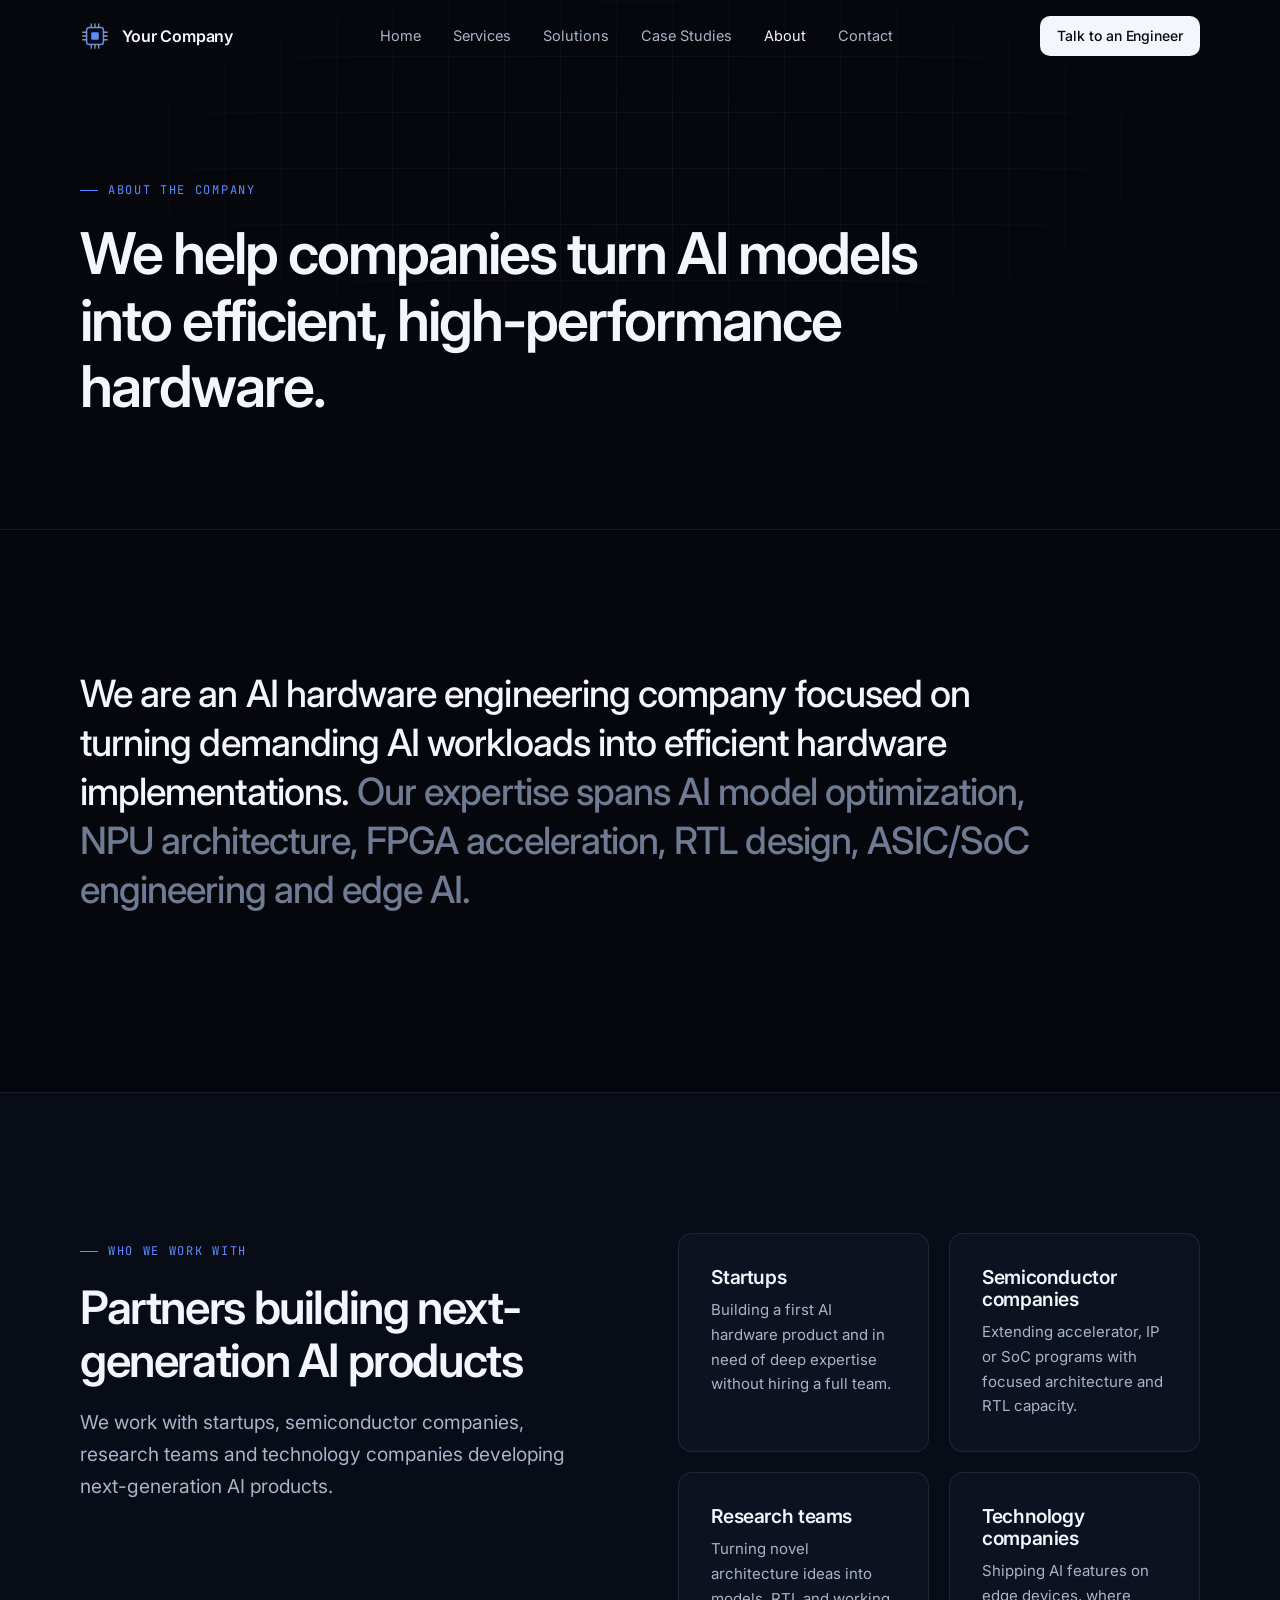
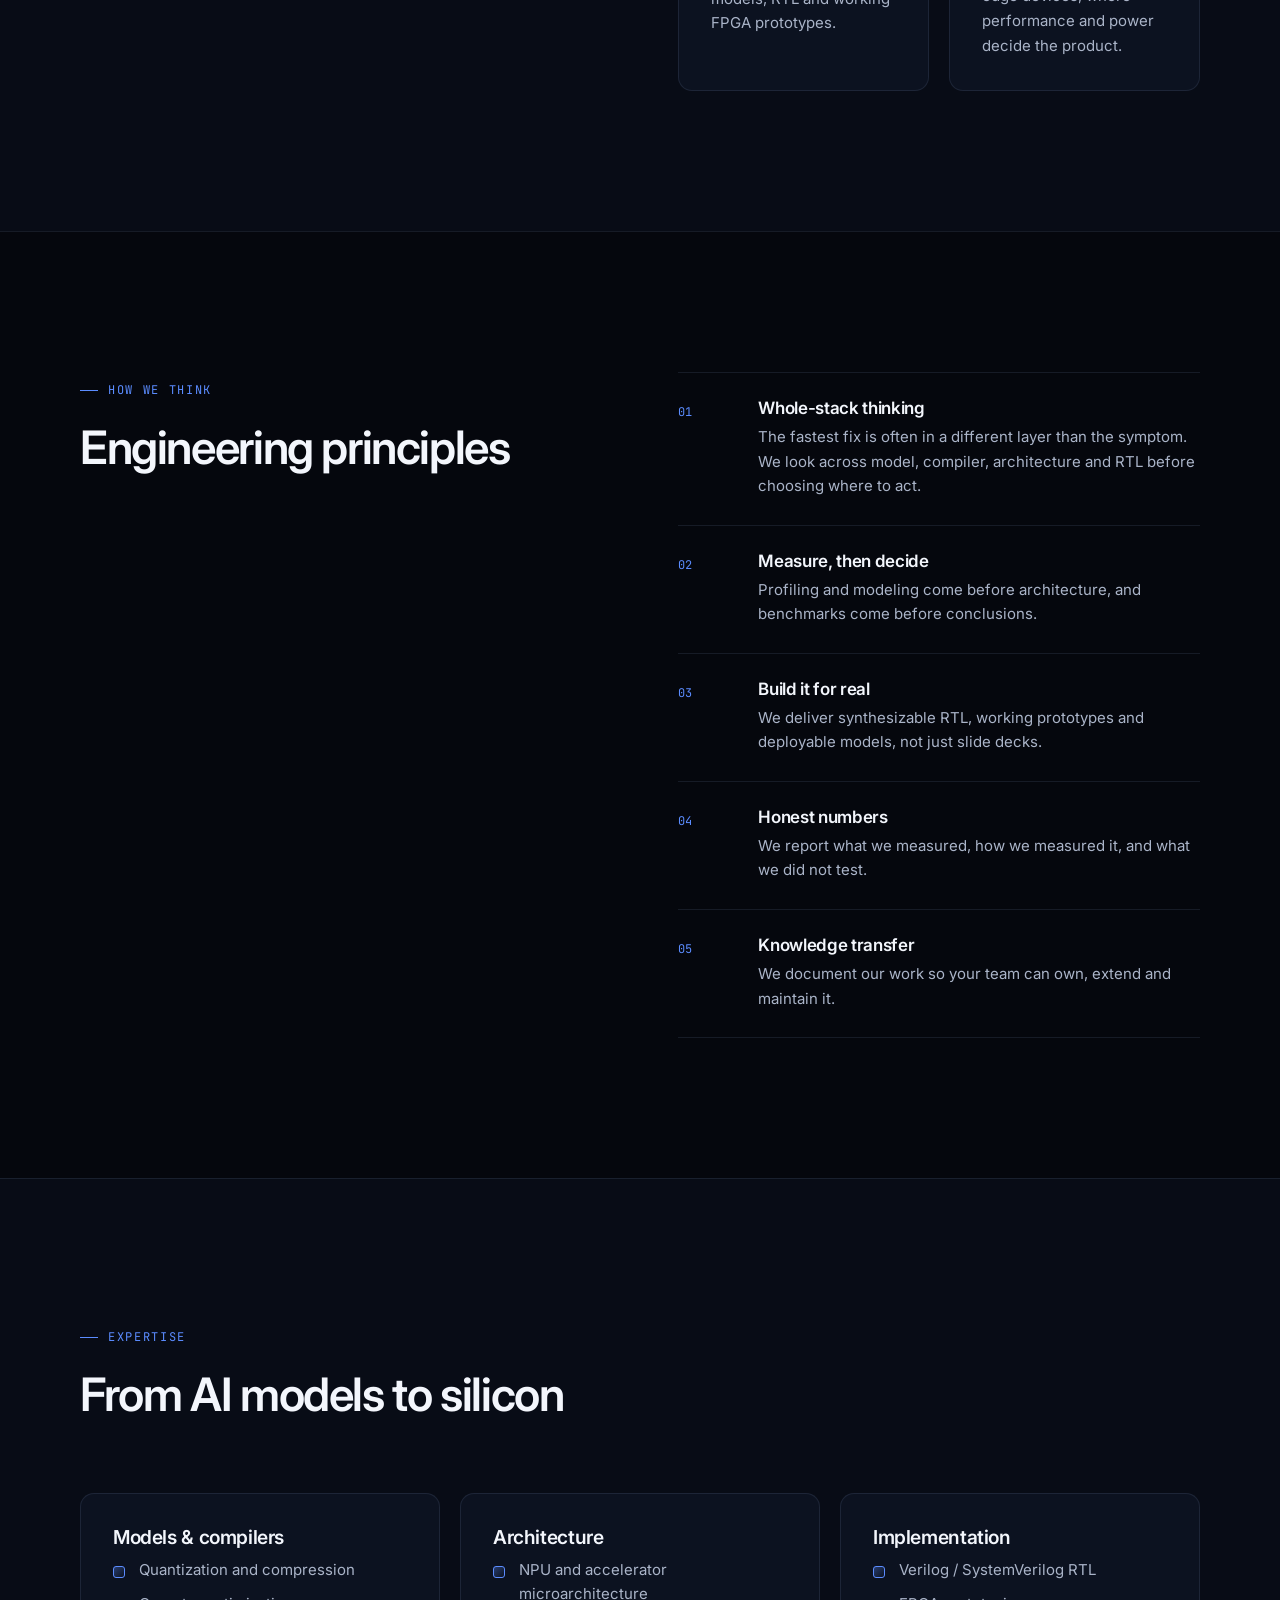
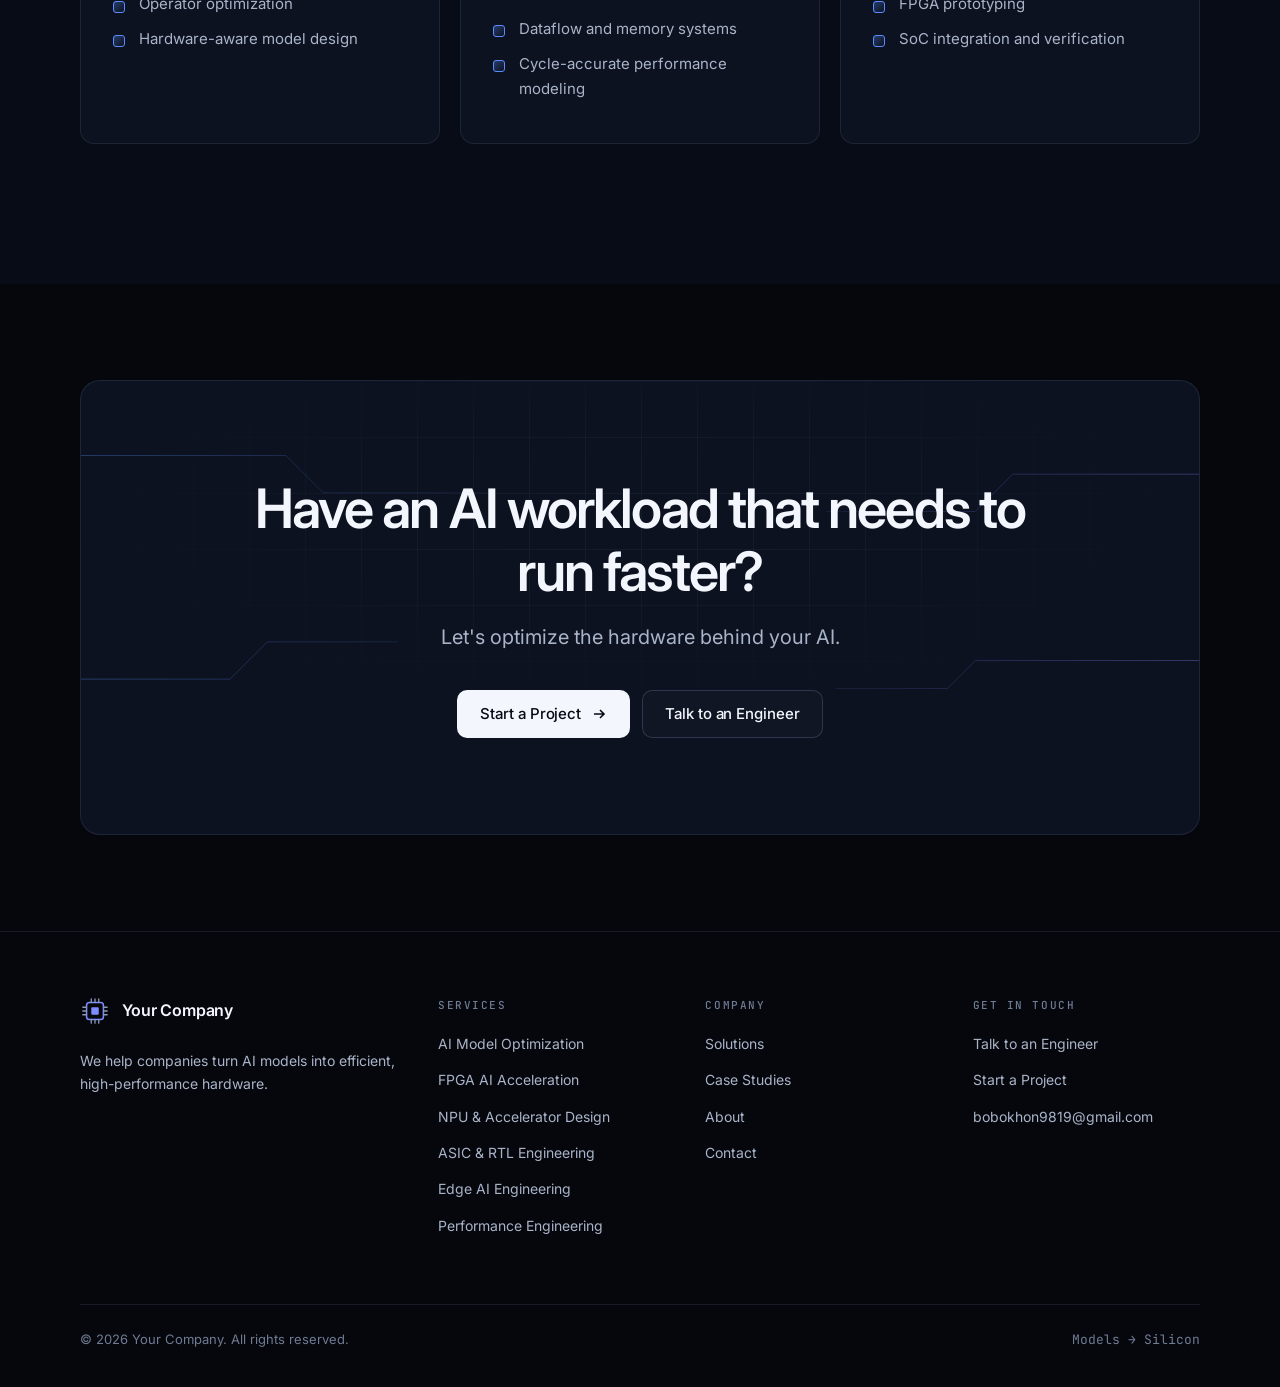
==== commit 9003263a: "Set contact email to bobokhon9819@gmail.com Co-Authored-By: Claude Opus 5.5 <noreply@anthropic.com>" ====
--- a/about.html
+++ b/about.html
@@ -167,7 +167,7 @@
         <ul>
           <li><a href="contact.html">Talk to an Engineer</a></li>
           <li><a href="contact.html">Start a Project</a></li>
-          <li><a href="mailto:engineering@example.com">engineering@example.com</a></li>
+          <li><a href="mailto:bobokhon9819@gmail.com">bobokhon9819@gmail.com</a></li>
         </ul>
       </div>
     </div>
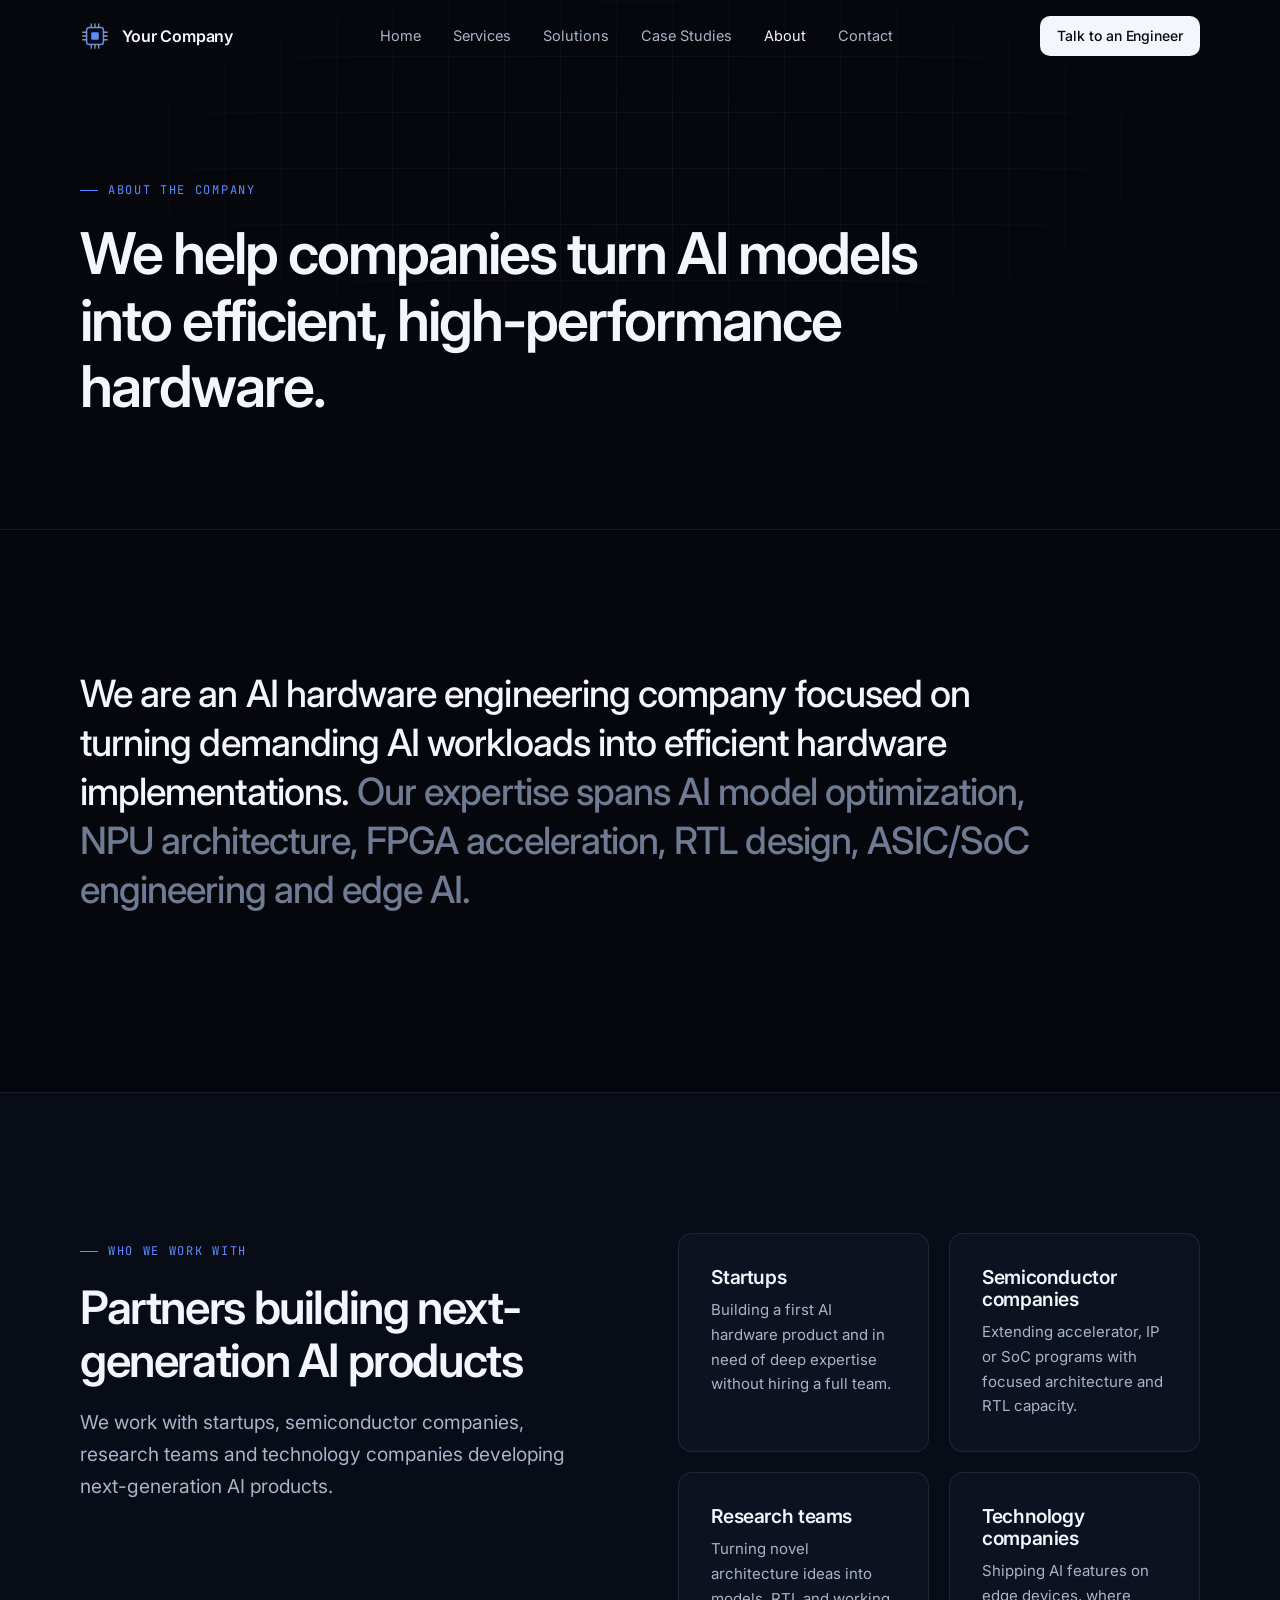
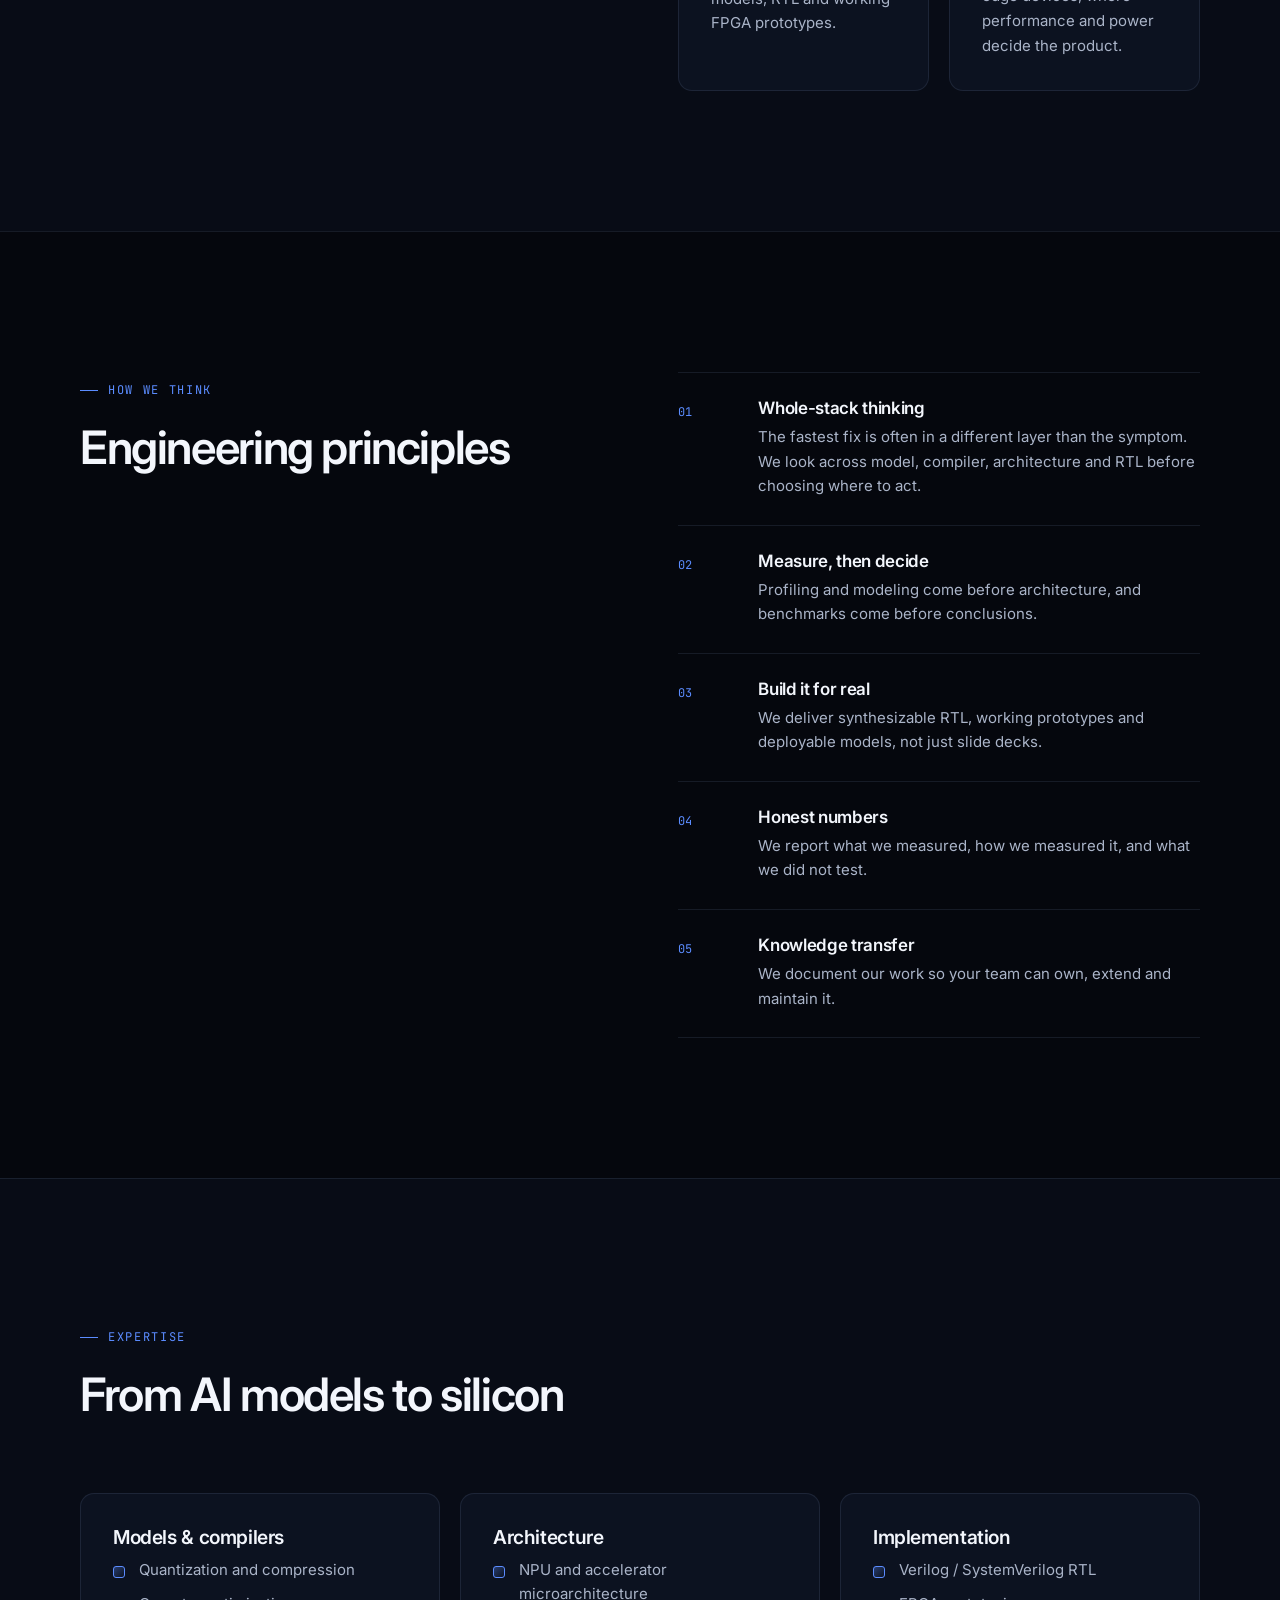
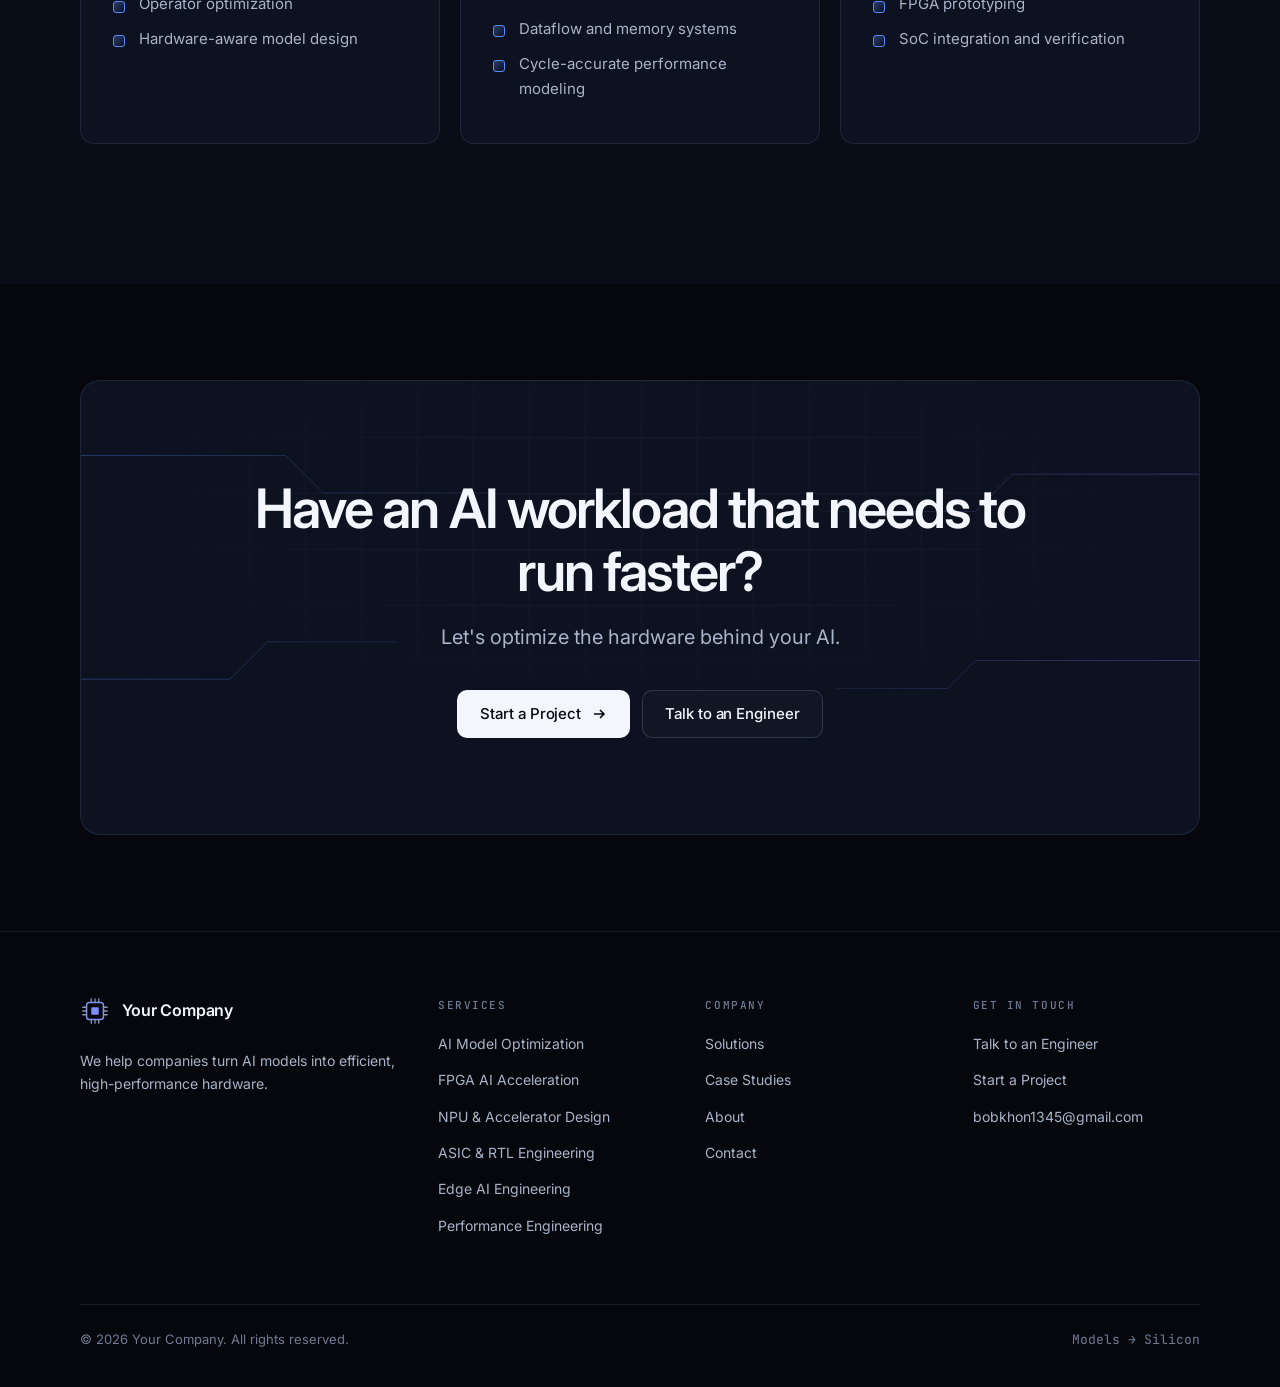
==== commit 43e1c106: "Change contact email to bobkhon1345@gmail.com Co-Authored-By: Claude Opus 5.5 <noreply@anthropic.com" ====
--- a/about.html
+++ b/about.html
@@ -167,7 +167,7 @@
         <ul>
           <li><a href="contact.html">Talk to an Engineer</a></li>
           <li><a href="contact.html">Start a Project</a></li>
-          <li><a href="mailto:bobokhon9819@gmail.com">bobokhon9819@gmail.com</a></li>
+          <li><a href="mailto:bobkhon1345@gmail.com">bobkhon1345@gmail.com</a></li>
         </ul>
       </div>
     </div>
